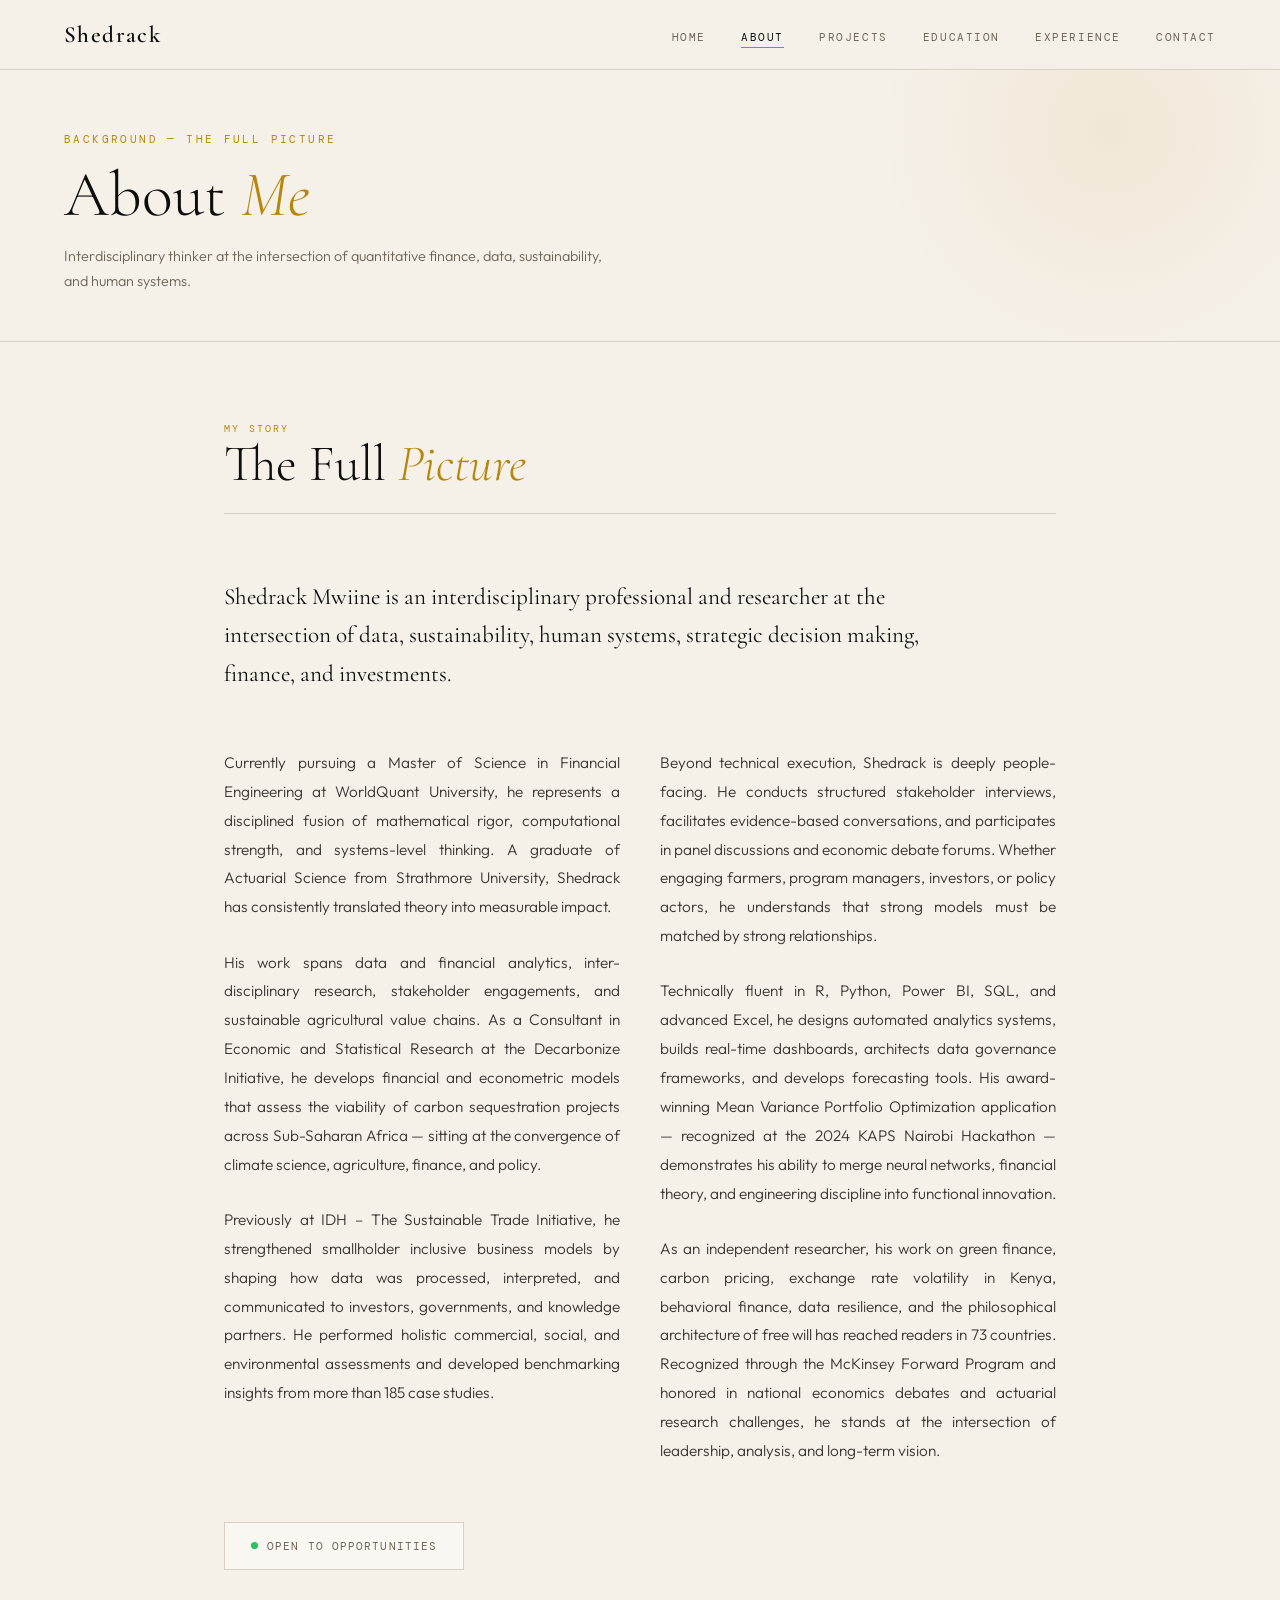
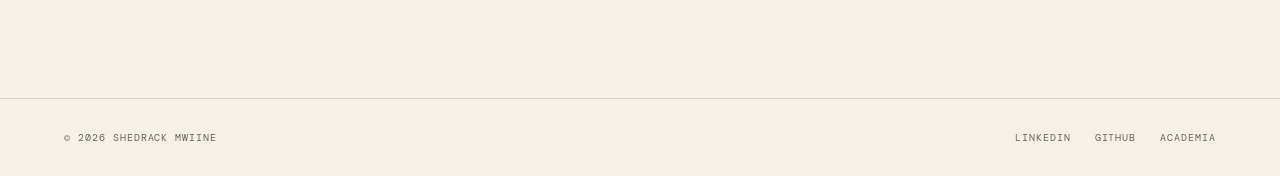
==== about.html @ 3e361f3b "Add portfolio files to root" ====
<!DOCTYPE html>
<html lang="en">
<head>
    <meta charset="UTF-8">
    <meta name="viewport" content="width=device-width, initial-scale=1.0">
    <title>About | Shedrack Mwiine</title>
    <link rel="preconnect" href="https://fonts.googleapis.com">
    <link rel="preconnect" href="https://fonts.gstatic.com" crossorigin>
    <link href="https://fonts.googleapis.com/css2?family=Cormorant+Garamond:ital,wght@0,300;0,400;0,600;1,300;1,400&family=DM+Mono:wght@300;400;500&family=Outfit:wght@300;400;500;600&display=swap" rel="stylesheet">
    <link rel="stylesheet" href="style.css">
    <style>

        /* ── ABOUT PAGE STYLES ── */
        .about-section {
            padding: 5rem var(--page-pad) 8rem;
            max-width: 960px;
            margin: 0 auto;
        }

        .about-header {
            display: flex;
            align-items: baseline;
            justify-content: space-between;
            gap: 2rem;
            padding-bottom: 1.2rem;
            border-bottom: 1px solid var(--border);
            margin-bottom: 4rem;
        }

        .about-label {
            font-family: var(--font-mono);
            font-size: 0.62rem;
            letter-spacing: 0.22em;
            text-transform: uppercase;
            color: var(--accent);
        }

        .about-title {
            font-family: var(--font-serif);
            font-size: clamp(2.2rem, 4vw, 3.2rem);
            font-weight: 300;
            line-height: 1.15;
            color: var(--ink);
        }

        .about-title em {
            font-style: italic;
            color: var(--accent);
        }

        .about-intro {
            font-family: var(--font-serif);
            font-size: 1.45rem;
            font-weight: 400;
            line-height: 1.65;
            color: var(--ink);
            max-width: 720px;
            margin-bottom: 3.5rem;
        }

        /* Justified & Neater Paragraphs */
        .about-body {
            font-size: 0.96rem;
            line-height: 1.88;
            color: #3a3530;
            text-align: justify;
            text-justify: inter-word;
            hyphens: auto;
        }

        .about-body p {
            margin-bottom: 1.65rem;
        }

        .about-body p:last-child {
            margin-bottom: 0;
        }

        .status-bar {
            display: inline-flex;
            align-items: center;
            gap: 0.6rem;
            font-family: var(--font-mono);
            font-size: 0.68rem;
            letter-spacing: 0.1em;
            text-transform: uppercase;
            color: var(--muted);
            padding: 1rem 1.6rem;
            border: 1px solid var(--border);
            background: var(--card-bg);
            margin-top: 3.5rem;
            width: fit-content;
        }

        .status-dot {
            width: 7px; height: 7px;
            border-radius: 50%;
            background: #22c55e;
            animation: pulse 2s infinite;
        }

        @keyframes pulse {
            0%, 100% { opacity: 1; transform: scale(1); }
            50% { opacity: 0.6; transform: scale(0.85); }
        }

        /* Responsive */
        @media (max-width: 860px) {
            .about-body {
                text-align: left;           /* Justification looks better left-aligned on mobile */
                column-count: 1;
            }
            .about-section {
                padding: 3.5rem var(--page-pad) 6rem;
            }
        }
    </style>
</head>
<body>

<!-- ── NAV ── -->
<header class="nav">
    <a href="index.html" class="nav-brand">Shedrack</a>
    <nav>
        <ul class="nav-links">
            <li><a href="index.html">Home</a></li>
            <li><a href="about.html" class="active">About</a></li>
            <li><a href="projects.html">Projects</a></li>
            <li><a href="education.html">Education</a></li>
            <li><a href="experience.html">Experience</a></li>
            <li><a href="contact.html">Contact</a></li>
        </ul>
    </nav>
    <button class="nav-hamburger" aria-label="Toggle menu" aria-expanded="false">
        <span></span><span></span><span></span>
    </button>
</header>

<div class="nav-drawer">
    <ul>
        <li><a href="index.html">Home</a></li>
        <li><a href="about.html">About</a></li>
        <li><a href="projects.html">Projects</a></li>
        <li><a href="education.html">Education</a></li>
        <li><a href="experience.html">Experience</a></li>
        <li><a href="contact.html">Contact</a></li>
    </ul>
</div>

<!-- ── PAGE HERO ── -->
<section class="page-hero reveal">
    <p class="page-hero-eyebrow">Background — The Full Picture</p>
    <h1 class="page-hero-title">About <em>Me</em></h1>
    <p class="page-hero-sub">Interdisciplinary thinker at the intersection of quantitative finance, data, sustainability, and human systems.</p>
</section>

<!-- ── ABOUT CONTENT ── -->
<section class="about-section">
    <div class="about-header">
        <div>
            <p class="about-label">MY STORY</p>
            <h2 class="about-title">The Full <em>Picture</em></h2>
        </div>
    </div>

    <p class="about-intro">
        Shedrack Mwiine is an interdisciplinary professional and researcher at the intersection of data, sustainability, human systems, strategic decision making, finance, and investments.
    </p>

    <div class="about-body">
        <p>Currently pursuing a Master of Science in Financial Engineering at WorldQuant University, he represents a disciplined fusion of mathematical rigor, computational strength, and systems-level thinking. A graduate of Actuarial Science from Strathmore University, Shedrack has consistently translated theory into measurable impact.</p>

        <p>His work spans data and financial analytics, inter-disciplinary research, stakeholder engagements, and sustainable agricultural value chains. As a Consultant in Economic and Statistical Research at the Decarbonize Initiative, he develops financial and econometric models that assess the viability of carbon sequestration projects across Sub-Saharan Africa — sitting at the convergence of climate science, agriculture, finance, and policy.</p>

        <p>Previously at IDH – The Sustainable Trade Initiative, he strengthened smallholder inclusive business models by shaping how data was processed, interpreted, and communicated to investors, governments, and knowledge partners. He performed holistic commercial, social, and environmental assessments and developed benchmarking insights from more than 185 case studies.</p>

        <p>Beyond technical execution, Shedrack is deeply people-facing. He conducts structured stakeholder interviews, facilitates evidence-based conversations, and participates in panel discussions and economic debate forums. Whether engaging farmers, program managers, investors, or policy actors, he understands that strong models must be matched by strong relationships.</p>

        <p>Technically fluent in R, Python, Power BI, SQL, and advanced Excel, he designs automated analytics systems, builds real-time dashboards, architects data governance frameworks, and develops forecasting tools. His award-winning Mean Variance Portfolio Optimization application — recognized at the 2024 KAPS Nairobi Hackathon — demonstrates his ability to merge neural networks, financial theory, and engineering discipline into functional innovation.</p>

        <p>As an independent researcher, his work on green finance, carbon pricing, exchange rate volatility in Kenya, behavioral finance, data resilience, and the philosophical architecture of free will has reached readers in 73 countries. Recognized through the McKinsey Forward Program and honored in national economics debates and actuarial research challenges, he stands at the intersection of leadership, analysis, and long-term vision.</p>
    </div>

    <div class="status-bar">
        <span class="status-dot"></span>
        Open to opportunities
    </div>
</section>

<!-- ── FOOTER ── -->
<footer>
    <span class="footer-left">© 2026 Shedrack Mwiine</span>
    <div class="footer-right">
        <a href="https://www.linkedin.com/in/shedrack-mwiine-6a0851293" target="_blank">LinkedIn</a>
        <a href="https://github.com/MwiineShedrack" target="_blank">GitHub</a>
        <a href="https://independent.academia.edu/ShedrackMwiine" target="_blank">Academia</a>
    </div>
</footer>

<script src="script.js"></script>
</body>
</html>
---- style.css ----
/* ============================================================
   SHEDRACK MWIINE — PORTFOLIO STYLESHEET
   Covers: index, projects, gallery, experience, education, contact
   ============================================================ */

/* ── GOOGLE FONTS ── */
@import url('https://fonts.googleapis.com/css2?family=Cormorant+Garamond:ital,wght@0,300;0,400;0,600;1,300;1,400&family=DM+Mono:wght@300;400;500&family=Outfit:wght@300;400;500;600&display=swap');

/* ── RESET ── */
*, *::before, *::after {
    box-sizing: border-box;
    margin: 0;
    padding: 0;
}

/* ── DESIGN TOKENS ── */
:root {
    --ink:          #0d0d0d;
    --paper:        #f5f0e8;
    --accent:       #b8860b;
    --accent-light: #d4a843;
    --accent-dim:   rgba(184, 134, 11, 0.08);
    --muted:        #6b6355;
    --muted-light:  #9a9082;
    --border:       #d8d0c0;
    --border-light: #e8e2d8;
    --card-bg:      #faf7f2;
    --card-hover:   #f2ede3;

    --font-serif:  'Cormorant Garamond', Georgia, serif;
    --font-mono:   'DM Mono', 'Courier New', monospace;
    --font-sans:   'Outfit', system-ui, sans-serif;

    --nav-h:       70px;
    --page-pad:    4rem;
    --page-pad-sm: 1.5rem;

    --radius-sm: 2px;
    --radius:    4px;

    --shadow-sm: 0 2px 12px rgba(13,13,13,0.06);
    --shadow:    0 6px 30px rgba(13,13,13,0.10);
    --shadow-lg: 0 16px 60px rgba(13,13,13,0.14);

    --transition: 0.25s ease;
    --transition-slow: 0.5s ease;
}

/* ── BASE ── */
html {
    scroll-behavior: smooth;
    font-size: 16px;
}

body {
    font-family: var(--font-sans);
    background: var(--paper);
    color: var(--ink);
    overflow-x: hidden;
    -webkit-font-smoothing: antialiased;
}

img { display: block; max-width: 100%; }
a  { color: inherit; text-decoration: none; }
ul { list-style: none; }

/* ── PAGE TRANSITION OVERLAY ── */
.page-transition {
    position: fixed;
    inset: 0;
    background: var(--ink);
    z-index: 9999;
    pointer-events: none;
    
    /* Start fully transparent and slightly scaled */
    opacity: 0;
    transform: scale(0.98);
    visibility: hidden;
    
    /* Smooth, luxurious easing */
    transition: 
        opacity 0.65s cubic-bezier(0.45, 0.05, 0.25, 1),
        transform 0.65s cubic-bezier(0.45, 0.05, 0.25, 1);
}

.page-transition.entering {
    opacity: 1;
    transform: scale(1);
    visibility: visible;
}

.page-transition.leaving {
    opacity: 0;
    transform: scale(1.02);
    visibility: visible;
}
.page-transition.entering { transform: translateY(0); }
.page-transition.leaving  { transform: translateY(-100%); }

/* ============================================================
   NAVIGATION
   ============================================================ */
.nav {
    position: fixed;
    top: 0; left: 0; right: 0;
    z-index: 100;
    height: var(--nav-h);
    display: flex;
    align-items: center;
    justify-content: space-between;
    padding: 0 var(--page-pad);
    background: rgba(245, 240, 232, 0.93);
    backdrop-filter: blur(14px);
    -webkit-backdrop-filter: blur(14px);
    border-bottom: 1px solid var(--border);
    transition: box-shadow var(--transition);
}

.nav.scrolled {
    box-shadow: var(--shadow-sm);
}

.nav-brand {
    font-family: var(--font-serif);
    font-size: 1.45rem;
    font-weight: 600;
    letter-spacing: 0.06em;
    color: var(--ink);
}

.nav-links {
    display: flex;
    align-items: center;
    gap: 2.2rem;
}

.nav-links a {
    font-family: var(--font-mono);
    font-size: 0.7rem;
    font-weight: 400;
    letter-spacing: 0.14em;
    text-transform: uppercase;
    color: var(--muted);
    position: relative;
    transition: color var(--transition);
}

.nav-links a::after {
    content: '';
    position: absolute;
    bottom: -4px; left: 0;
    width: 0; height: 1px;
    background: var(--accent);
    transition: width 0.35s ease;
}

.nav-links a:hover,
.nav-links a.active {
    color: var(--ink);
}

.nav-links a:hover::after,
.nav-links a.active::after {
    width: 100%;
}

/* Hamburger (mobile) */
.nav-hamburger {
    display: none;
    flex-direction: column;
    justify-content: center;
    gap: 5px;
    width: 28px;
    height: 28px;
    cursor: pointer;
    background: none;
    border: none;
    padding: 0;
    z-index: 101;
}

.nav-hamburger span {
    display: block;
    width: 100%;
    height: 1px;
    background: var(--ink);
    transition: transform 0.35s ease, opacity 0.25s ease;
    transform-origin: center;
}

.nav-hamburger.open span:nth-child(1) { transform: translateY(6px) rotate(45deg); }
.nav-hamburger.open span:nth-child(2) { opacity: 0; transform: scaleX(0); }
.nav-hamburger.open span:nth-child(3) { transform: translateY(-6px) rotate(-45deg); }

/* Mobile Nav Drawer */
.nav-drawer {
    display: none;
    position: fixed;
    top: var(--nav-h); left: 0; right: 0;
    background: var(--paper);
    border-bottom: 1px solid var(--border);
    padding: 2rem var(--page-pad-sm);
    z-index: 99;
    transform: translateY(-8px);
    opacity: 0;
    pointer-events: none;
    transition: transform 0.35s ease, opacity 0.3s ease;
}

.nav-drawer.open {
    transform: translateY(0);
    opacity: 1;
    pointer-events: all;
}

.nav-drawer ul {
    display: flex;
    flex-direction: column;
    gap: 1.4rem;
}

.nav-drawer a {
    font-family: var(--font-mono);
    font-size: 0.8rem;
    letter-spacing: 0.14em;
    text-transform: uppercase;
    color: var(--muted);
    transition: color var(--transition);
}

.nav-drawer a:hover,
.nav-drawer a.active { color: var(--ink); }

/* ============================================================
   PAGE HERO BANNER (shared across inner pages)
   ============================================================ */
.page-hero {
    min-height: 38vh;
    display: flex;
    flex-direction: column;
    justify-content: flex-end;
    padding: calc(var(--nav-h) + 3rem) var(--page-pad) 3rem;
    border-bottom: 1px solid var(--border);
    position: relative;
    overflow: hidden;
}

.page-hero::before {
    content: '';
    position: absolute;
    top: -120px; right: -80px;
    width: 500px; height: 500px;
    background: radial-gradient(circle, var(--accent-dim) 0%, transparent 65%);
    pointer-events: none;
}

.page-hero-eyebrow {
    font-family: var(--font-mono);
    font-size: 0.68rem;
    letter-spacing: 0.22em;
    text-transform: uppercase;
    color: var(--accent);
    margin-bottom: 0.9rem;
}

.page-hero-title {
    font-family: var(--font-serif);
    font-size: clamp(2.8rem, 5vw, 4.5rem);
    font-weight: 300;
    line-height: 1.05;
    color: var(--ink);
}

.page-hero-title em {
    font-style: italic;
    color: var(--accent);
}

.page-hero-sub {
    font-size: 0.9rem;
    font-weight: 300;
    color: var(--muted);
    margin-top: 1rem;
    max-width: 560px;
    line-height: 1.7;
}

/* ============================================================
   SHARED SECTION UTILITIES
   ============================================================ */
.section-wrapper {
    padding: 5rem var(--page-pad);
}

.section-label {
    font-family: var(--font-mono);
    font-size: 0.65rem;
    letter-spacing: 0.22em;
    text-transform: uppercase;
    color: var(--accent);
    margin-bottom: 0.9rem;
}

.section-title {
    font-family: var(--font-serif);
    font-size: clamp(2rem, 3.5vw, 3rem);
    font-weight: 300;
    line-height: 1.15;
    color: var(--ink);
}

.section-title em { font-style: italic; }

.divider {
    width: 40px;
    height: 1px;
    background: var(--accent);
    margin: 1.4rem 0;
}

.divider-full {
    width: 100%;
    height: 1px;
    background: var(--border);
    margin: 3rem 0;
}

/* ============================================================
   BUTTONS
   ============================================================ */
.btn-primary {
    display: inline-block;
    font-family: var(--font-mono);
    font-size: 0.7rem;
    letter-spacing: 0.14em;
    text-transform: uppercase;
    padding: 0.85rem 2rem;
    background: var(--ink);
    color: var(--paper);
    border: 1px solid var(--ink);
    transition: background var(--transition), border-color var(--transition), color var(--transition);
    cursor: pointer;
}

.btn-primary:hover {
    background: var(--accent);
    border-color: var(--accent);
    color: var(--paper);
}

.btn-outline {
    display: inline-block;
    font-family: var(--font-mono);
    font-size: 0.7rem;
    letter-spacing: 0.14em;
    text-transform: uppercase;
    padding: 0.85rem 2rem;
    background: transparent;
    color: var(--ink);
    border: 1px solid var(--border);
    transition: border-color var(--transition), color var(--transition), background var(--transition);
    cursor: pointer;
}

.btn-outline:hover {
    border-color: var(--ink);
    background: var(--card-bg);
}

.btn-accent {
    display: inline-block;
    font-family: var(--font-mono);
    font-size: 0.7rem;
    letter-spacing: 0.14em;
    text-transform: uppercase;
    padding: 0.85rem 2rem;
    background: var(--accent);
    color: var(--paper);
    border: 1px solid var(--accent);
    transition: background var(--transition), opacity var(--transition);
    cursor: pointer;
}

.btn-accent:hover { opacity: 0.85; }

/* ============================================================
   CHIPS & TAGS
   ============================================================ */
.chip {
    display: inline-block;
    font-family: var(--font-mono);
    font-size: 0.62rem;
    letter-spacing: 0.1em;
    text-transform: uppercase;
    padding: 0.45rem 1rem;
    background: transparent;
    border: 1px solid var(--border);
    color: var(--muted);
    transition: border-color var(--transition), color var(--transition), background var(--transition);
    cursor: default;
}

.chip:hover {
    border-color: var(--accent);
    color: var(--accent);
    background: var(--accent-dim);
}

.chip-solid {
    display: inline-block;
    font-family: var(--font-mono);
    font-size: 0.6rem;
    letter-spacing: 0.1em;
    text-transform: uppercase;
    padding: 0.35rem 0.8rem;
    background: var(--card-bg);
    border: 1px solid var(--border);
    color: var(--muted);
    border-radius: var(--radius-sm);
}

.bio-tags {
    display: flex;
    flex-wrap: wrap;
    gap: 0.5rem;
    margin-bottom: 2.5rem;
}

.bio-tag {
    font-family: var(--font-mono);
    font-size: 0.62rem;
    letter-spacing: 0.1em;
    text-transform: uppercase;
    padding: 0.35rem 0.85rem;
    border: 1px solid var(--border);
    color: var(--muted);
    border-radius: var(--radius-sm);
    background: var(--card-bg);
}

/* ============================================================
   STATUS / STATUS BAR
   ============================================================ */
.status-bar {
    display: inline-flex;
    align-items: center;
    gap: 0.6rem;
    font-family: var(--font-mono);
    font-size: 0.62rem;
    letter-spacing: 0.12em;
    text-transform: uppercase;
    color: var(--muted);
    padding: 0.85rem 1.4rem;
    border: 1px solid var(--border);
    background: var(--card-bg);
}

.status-dot {
    width: 7px;
    height: 7px;
    border-radius: 50%;
    background: #22c55e;
    flex-shrink: 0;
    animation: pulse 2.4s ease-in-out infinite;
}

@keyframes pulse {
    0%, 100% { opacity: 1;   transform: scale(1); }
    50%       { opacity: 0.5; transform: scale(0.8); }
}

/* ============================================================
   SOCIAL LINKS
   ============================================================ */
.social-links {
    display: flex;
    gap: 1.2rem;
    flex-wrap: wrap;
}

.social-link {
    display: flex;
    align-items: center;
    gap: 0.45rem;
    font-family: var(--font-mono);
    font-size: 0.63rem;
    letter-spacing: 0.1em;
    text-transform: uppercase;
    color: var(--muted);
    transition: color var(--transition);
}

.social-link svg {
    width: 14px;
    height: 14px;
    fill: currentColor;
    flex-shrink: 0;
}

.social-link:hover { color: var(--accent); }

/* ============================================================
   INDEX — HERO
   ============================================================ */
.hero {
    min-height: 100vh;
    display: grid;
    grid-template-columns: 1fr 1fr;
    align-items: center;
    padding: calc(var(--nav-h) + 2rem) var(--page-pad) 4rem;
    gap: 5rem;
    position: relative;
    overflow: hidden;
}

.hero::before {
    content: '';
    position: absolute;
    top: -100px; right: -100px;
    width: 600px; height: 600px;
    background: radial-gradient(circle, var(--accent-dim) 0%, transparent 70%);
    pointer-events: none;
}

.hero-eyebrow {
    font-family: var(--font-mono);
    font-size: 0.68rem;
    letter-spacing: 0.22em;
    text-transform: uppercase;
    color: var(--accent);
    margin-bottom: 1.5rem;
}

.hero-name {
    font-family: var(--font-serif);
    font-size: clamp(3.2rem, 6vw, 5.5rem);
    font-weight: 300;
    line-height: 1.0;
    color: var(--ink);
    margin-bottom: 0.4rem;
}

.hero-name em {
    font-style: italic;
    color: var(--accent);
}

.hero-title {
    font-family: var(--font-serif);
    font-size: 1.3rem;
    font-weight: 400;
    font-style: italic;
    color: var(--muted);
    margin-bottom: 2rem;
}

.hero-tagline {
    font-size: 0.92rem;
    font-weight: 300;
    color: var(--muted);
    line-height: 1.75;
    max-width: 420px;
    margin-bottom: 2.8rem;
}

.hero-cta {
    display: flex;
    gap: 1rem;
    flex-wrap: wrap;
}

/* ── Profile Visual ── */
.hero-visual {
    display: flex;
    flex-direction: column;
    align-items: center;
    gap: 1.8rem;
}

.profile-frame {
    position: relative;
    width: 320px;
    height: 380px;
}

.profile-frame::before {
    content: '';
    position: absolute;
    top: 16px; left: 16px;
    width: 100%; height: 100%;
    border: 1px solid var(--accent);
    z-index: 0;
}

.profile-img {
    position: relative;
    z-index: 1;
    width: 100%;
    height: 100%;
    object-fit: cover;
    object-position: top;
    filter: grayscale(15%) contrast(1.05);
}

.profile-label {
    position: absolute;
    bottom: -1px; right: -1px;
    background: var(--ink);
    color: var(--paper);
    font-family: var(--font-mono);
    font-size: 0.58rem;
    letter-spacing: 0.15em;
    text-transform: uppercase;
    padding: 0.4rem 0.9rem;
    z-index: 2;
}

/* ── Stats Row ── */
.stats-row {
    display: grid;
    grid-template-columns: repeat(3, 1fr);
    gap: 1px;
    width: 100%;
    max-width: 360px;
    background: var(--border);
    border: 1px solid var(--border);
}

.stat-item {
    background: var(--card-bg);
    padding: 1.1rem;
    text-align: center;
}

.stat-number {
    font-family: var(--font-serif);
    font-size: 2rem;
    font-weight: 600;
    color: var(--ink);
    line-height: 1;
}

.stat-sup {
    font-size: 1.1rem;
    color: var(--accent);
}

.stat-label {
    font-family: var(--font-mono);
    font-size: 0.56rem;
    letter-spacing: 0.1em;
    text-transform: uppercase;
    color: var(--muted);
    margin-top: 0.3rem;
}

/* ============================================================
   INDEX — ABOUT
   ============================================================ */
.about {
    padding: 6rem var(--page-pad);
    border-top: 1px solid var(--border);
    display: grid;
    grid-template-columns: 280px 1fr;
    gap: 5rem;
}

.about-sidebar {
    position: sticky;
    top: calc(var(--nav-h) + 2rem);
    align-self: start;
}

.expertise-grid {
    display: flex;
    flex-wrap: wrap;
    gap: 0.55rem;
    margin-top: 2rem;
}

.about-intro {
    font-family: var(--font-serif);
    font-size: 1.3rem;
    font-weight: 400;
    line-height: 1.7;
    color: var(--ink);
    margin-bottom: 2rem;
}

.about-body {
    font-size: 0.88rem;
    font-weight: 300;
    line-height: 1.9;
    color: #3a3530;
    column-count: 2;
    column-gap: 2.5rem;
}

.about-body p {
    margin-bottom: 1.2rem;
    break-inside: avoid;
}

/* ============================================================
   PROJECTS PAGE
   ============================================================ */
.projects-filter {
    display: flex;
    gap: 0.6rem;
    flex-wrap: wrap;
    padding: 2.5rem var(--page-pad) 0;
}

.filter-btn {
    font-family: var(--font-mono);
    font-size: 0.65rem;
    letter-spacing: 0.12em;
    text-transform: uppercase;
    padding: 0.5rem 1.2rem;
    background: transparent;
    border: 1px solid var(--border);
    color: var(--muted);
    cursor: pointer;
    transition: all var(--transition);
}

.filter-btn:hover,
.filter-btn.active {
    background: var(--ink);
    border-color: var(--ink);
    color: var(--paper);
}

.projects-grid {
    display: grid;
    grid-template-columns: repeat(auto-fill, minmax(340px, 1fr));
    gap: 1px;
    background: var(--border);
    border: 1px solid var(--border);
    margin: 2.5rem var(--page-pad) 5rem;
}

.project-card {
    background: var(--card-bg);
    padding: 2.2rem;
    display: flex;
    flex-direction: column;
    gap: 1rem;
    transition: background var(--transition);
    position: relative;
    overflow: hidden;
}

.project-card::before {
    content: '';
    position: absolute;
    top: 0; left: 0;
    width: 3px; height: 0;
    background: var(--accent);
    transition: height 0.4s ease;
}

.project-card:hover { background: var(--card-hover); }
.project-card:hover::before { height: 100%; }

.project-number {
    font-family: var(--font-mono);
    font-size: 0.6rem;
    letter-spacing: 0.12em;
    color: var(--accent);
}

.project-title {
    font-family: var(--font-serif);
    font-size: 1.5rem;
    font-weight: 400;
    line-height: 1.2;
    color: var(--ink);
}

.project-desc {
    font-size: 0.85rem;
    font-weight: 300;
    line-height: 1.75;
    color: var(--muted);
    flex: 1;
}

.project-tags {
    display: flex;
    flex-wrap: wrap;
    gap: 0.4rem;
}

.project-links {
    display: flex;
    gap: 0.8rem;
    margin-top: 0.5rem;
}

.project-link {
    font-family: var(--font-mono);
    font-size: 0.62rem;
    letter-spacing: 0.1em;
    text-transform: uppercase;
    color: var(--muted);
    display: flex;
    align-items: center;
    gap: 0.35rem;
    transition: color var(--transition);
}

.project-link:hover { color: var(--accent); }

.project-link svg {
    width: 12px; height: 12px;
    fill: currentColor;
}

.project-award {
    display: inline-flex;
    align-items: center;
    gap: 0.4rem;
    font-family: var(--font-mono);
    font-size: 0.58rem;
    letter-spacing: 0.1em;
    text-transform: uppercase;
    color: var(--accent);
    background: var(--accent-dim);
    border: 1px solid rgba(184,134,11,0.2);
    padding: 0.3rem 0.7rem;
}

/* ============================================================
   GALLERY PAGE
   ============================================================ */
.gallery-intro {
    padding: 3rem var(--page-pad) 2rem;
    max-width: 640px;
    font-size: 0.88rem;
    font-weight: 300;
    line-height: 1.8;
    color: var(--muted);
}

.gallery-grid {
    display: grid;
    grid-template-columns: repeat(12, 1fr);
    gap: 1px;
    background: var(--border);
    border: 1px solid var(--border);
    margin: 0 var(--page-pad) 5rem;
}

.gallery-item {
    position: relative;
    overflow: hidden;
    cursor: pointer;
}

.gallery-item:nth-child(1)  { grid-column: span 7; grid-row: span 2; }
.gallery-item:nth-child(2)  { grid-column: span 5; }
.gallery-item:nth-child(3)  { grid-column: span 5; }
.gallery-item:nth-child(4)  { grid-column: span 4; }
.gallery-item:nth-child(5)  { grid-column: span 4; }
.gallery-item:nth-child(6)  { grid-column: span 4; }
.gallery-item:nth-child(7)  { grid-column: span 6; }
.gallery-item:nth-child(8)  { grid-column: span 6; }
.gallery-item:nth-child(n+9){ grid-column: span 4; }

.gallery-item img {
    width: 100%;
    height: 100%;
    min-height: 260px;
    object-fit: cover;
    transition: transform 0.6s ease, filter 0.4s ease;
    filter: grayscale(10%);
}

.gallery-item:hover img {
    transform: scale(1.04);
    filter: grayscale(0%);
}

.gallery-overlay {
    position: absolute;
    inset: 0;
    background: rgba(13,13,13,0);
    display: flex;
    flex-direction: column;
    justify-content: flex-end;
    padding: 1.5rem;
    transition: background 0.35s ease;
}

.gallery-item:hover .gallery-overlay {
    background: rgba(13,13,13,0.45);
}

.gallery-caption {
    font-family: var(--font-mono);
    font-size: 0.62rem;
    letter-spacing: 0.12em;
    text-transform: uppercase;
    color: var(--paper);
    transform: translateY(12px);
    opacity: 0;
    transition: transform 0.35s ease, opacity 0.3s ease;
}

.gallery-item:hover .gallery-caption {
    transform: translateY(0);
    opacity: 1;
}

/* Lightbox */
.lightbox {
    position: fixed;
    inset: 0;
    background: rgba(13,13,13,0.95);
    z-index: 999;
    display: flex;
    align-items: center;
    justify-content: center;
    opacity: 0;
    pointer-events: none;
    transition: opacity 0.3s ease;
}

.lightbox.open {
    opacity: 1;
    pointer-events: all;
}

.lightbox img {
    max-width: 88vw;
    max-height: 88vh;
    object-fit: contain;
    box-shadow: var(--shadow-lg);
}

.lightbox-close {
    position: absolute;
    top: 2rem; right: 2rem;
    font-family: var(--font-mono);
    font-size: 0.65rem;
    letter-spacing: 0.15em;
    text-transform: uppercase;
    color: rgba(245,240,232,0.6);
    cursor: pointer;
    background: none;
    border: none;
    transition: color var(--transition);
}

.lightbox-close:hover { color: var(--paper); }

/* ============================================================
   EXPERIENCE PAGE
   ============================================================ */
.experience-layout {
    display: grid;
    grid-template-columns: 260px 1fr;
    gap: 5rem;
    padding: 4rem var(--page-pad) 6rem;
}

.experience-nav {
    position: sticky;
    top: calc(var(--nav-h) + 2rem);
    align-self: start;
}

.exp-nav-item {
    font-family: var(--font-mono);
    font-size: 0.65rem;
    letter-spacing: 0.1em;
    text-transform: uppercase;
    color: var(--muted);
    padding: 0.7rem 0;
    border-bottom: 1px solid var(--border-light);
    cursor: pointer;
    transition: color var(--transition);
    display: flex;
    align-items: center;
    gap: 0.6rem;
}

.exp-nav-item::before {
    content: '';
    width: 0;
    height: 1px;
    background: var(--accent);
    transition: width 0.3s ease;
}

.exp-nav-item:hover,
.exp-nav-item.active { color: var(--ink); }
.exp-nav-item.active::before,
.exp-nav-item:hover::before { width: 18px; }

.experience-timeline { }

.exp-entry {
    padding: 3rem 0;
    border-bottom: 1px solid var(--border-light);
    display: grid;
    grid-template-columns: 160px 1fr;
    gap: 3rem;
    opacity: 0;
    transform: translateY(20px);
    transition: opacity 0.6s ease, transform 0.6s ease;
}

.exp-entry.visible {
    opacity: 1;
    transform: translateY(0);
}

.exp-entry:last-child { border-bottom: none; }

.exp-meta { }

.exp-period {
    font-family: var(--font-mono);
    font-size: 0.62rem;
    letter-spacing: 0.1em;
    color: var(--accent);
    margin-bottom: 0.5rem;
}

.exp-org {
    font-family: var(--font-mono);
    font-size: 0.65rem;
    letter-spacing: 0.08em;
    color: var(--muted);
    line-height: 1.5;
}

.exp-body { }

.exp-role {
    font-family: var(--font-serif);
    font-size: 1.6rem;
    font-weight: 400;
    line-height: 1.15;
    color: var(--ink);
    margin-bottom: 1rem;
}

.exp-desc {
    font-size: 0.87rem;
    font-weight: 300;
    line-height: 1.85;
    color: #3a3530;
    margin-bottom: 1.4rem;
}

.exp-highlights {
    display: flex;
    flex-direction: column;
    gap: 0.5rem;
    margin-bottom: 1.4rem;
}

.exp-highlight {
    display: flex;
    gap: 0.8rem;
    font-size: 0.84rem;
    font-weight: 300;
    color: var(--muted);
    line-height: 1.6;
}

.exp-highlight::before {
    content: '—';
    color: var(--accent);
    flex-shrink: 0;
    font-family: var(--font-serif);
}

.exp-skills {
    display: flex;
    flex-wrap: wrap;
    gap: 0.45rem;
}

/* ============================================================
   EDUCATION PAGE
   ============================================================ */
.education-layout {
    padding: 4rem var(--page-pad) 6rem;
}

.edu-grid {
    display: grid;
    grid-template-columns: repeat(auto-fill, minmax(380px, 1fr));
    gap: 1px;
    background: var(--border);
    border: 1px solid var(--border);
    margin-bottom: 5rem;
}

.edu-card {
    background: var(--card-bg);
    padding: 2.5rem;
    transition: background var(--transition);
    position: relative;
}

.edu-card:hover { background: var(--card-hover); }

.edu-year {
    font-family: var(--font-mono);
    font-size: 0.62rem;
    letter-spacing: 0.14em;
    text-transform: uppercase;
    color: var(--accent);
    margin-bottom: 1rem;
}

.edu-degree {
    font-family: var(--font-serif);
    font-size: 1.5rem;
    font-weight: 400;
    line-height: 1.2;
    color: var(--ink);
    margin-bottom: 0.5rem;
}

.edu-institution {
    font-family: var(--font-mono);
    font-size: 0.68rem;
    letter-spacing: 0.1em;
    text-transform: uppercase;
    color: var(--muted);
    margin-bottom: 1.4rem;
}

.edu-description {
    font-size: 0.86rem;
    font-weight: 300;
    line-height: 1.8;
    color: #3a3530;
    margin-bottom: 1.4rem;
}

.edu-tags {
    display: flex;
    flex-wrap: wrap;
    gap: 0.4rem;
}

/* Certifications / Awards */
.certs-section {
    margin-top: 2rem;
}

.certs-grid {
    display: grid;
    grid-template-columns: repeat(auto-fill, minmax(280px, 1fr));
    gap: 1px;
    background: var(--border);
    border: 1px solid var(--border);
    margin-top: 2rem;
}

.cert-item {
    background: var(--card-bg);
    padding: 1.8rem 2rem;
    transition: background var(--transition);
    display: flex;
    flex-direction: column;
    gap: 0.5rem;
}

.cert-item:hover { background: var(--card-hover); }

.cert-title {
    font-family: var(--font-serif);
    font-size: 1.1rem;
    font-weight: 400;
    color: var(--ink);
}

.cert-issuer {
    font-family: var(--font-mono);
    font-size: 0.62rem;
    letter-spacing: 0.1em;
    text-transform: uppercase;
    color: var(--muted);
}

.cert-year {
    font-family: var(--font-mono);
    font-size: 0.6rem;
    letter-spacing: 0.1em;
    color: var(--accent);
}

/* ============================================================
   CONTACT PAGE
   ============================================================ */
.contact-layout {
    display: grid;
    grid-template-columns: 1fr 1fr;
    min-height: calc(100vh - var(--nav-h) - 38vh);
    border-top: 1px solid var(--border);
}

.contact-info {
    padding: 4rem var(--page-pad);
    border-right: 1px solid var(--border);
}

.contact-tagline {
    font-family: var(--font-serif);
    font-size: 1.3rem;
    font-style: italic;
    font-weight: 300;
    line-height: 1.7;
    color: var(--muted);
    margin-bottom: 3rem;
    max-width: 380px;
}

.contact-item {
    display: flex;
    flex-direction: column;
    gap: 0.25rem;
    padding: 1.4rem 0;
    border-bottom: 1px solid var(--border-light);
}

.contact-item:last-of-type { border-bottom: none; }

.contact-item-label {
    font-family: var(--font-mono);
    font-size: 0.6rem;
    letter-spacing: 0.16em;
    text-transform: uppercase;
    color: var(--accent);
}

.contact-item-value {
    font-size: 0.9rem;
    font-weight: 400;
    color: var(--ink);
    transition: color var(--transition);
}

.contact-item-value a {
    color: var(--ink);
    transition: color var(--transition);
}

.contact-item-value a:hover { color: var(--accent); }

.contact-form-section {
    padding: 4rem var(--page-pad);
}

.contact-form {
    display: flex;
    flex-direction: column;
    gap: 1.4rem;
    max-width: 480px;
}

.form-group {
    display: flex;
    flex-direction: column;
    gap: 0.5rem;
}

.form-label {
    font-family: var(--font-mono);
    font-size: 0.62rem;
    letter-spacing: 0.14em;
    text-transform: uppercase;
    color: var(--muted);
}

.form-input,
.form-textarea {
    font-family: var(--font-sans);
    font-size: 0.9rem;
    font-weight: 300;
    color: var(--ink);
    background: var(--card-bg);
    border: 1px solid var(--border);
    padding: 0.9rem 1.1rem;
    outline: none;
    resize: none;
    transition: border-color var(--transition), box-shadow var(--transition);
    -webkit-appearance: none;
    border-radius: 0;
}

.form-input::placeholder,
.form-textarea::placeholder {
    color: var(--muted-light);
    font-weight: 300;
}

.form-input:focus,
.form-textarea:focus {
    border-color: var(--accent);
    box-shadow: 0 0 0 3px var(--accent-dim);
}

.form-textarea { min-height: 160px; }

.form-status {
    font-family: var(--font-mono);
    font-size: 0.65rem;
    letter-spacing: 0.1em;
    text-transform: uppercase;
    padding: 0.7rem 1rem;
    display: none;
}

.form-status.success {
    display: block;
    color: #22c55e;
    background: rgba(34,197,94,0.08);
    border: 1px solid rgba(34,197,94,0.2);
}

.form-status.error {
    display: block;
    color: #ef4444;
    background: rgba(239,68,68,0.08);
    border: 1px solid rgba(239,68,68,0.2);
}

/* ============================================================
   FOOTER
   ============================================================ */
footer {
    border-top: 1px solid var(--border);
    padding: 2rem var(--page-pad);
    display: flex;
    align-items: center;
    justify-content: space-between;
    gap: 1rem;
}

.footer-left,
.footer-right {
    font-family: var(--font-mono);
    font-size: 0.6rem;
    letter-spacing: 0.1em;
    text-transform: uppercase;
    color: var(--muted);
}

.footer-right {
    display: flex;
    gap: 1.5rem;
}

.footer-right a {
    color: var(--muted);
    transition: color var(--transition);
}

.footer-right a:hover { color: var(--accent); }

/* ============================================================
   SCROLL ANIMATIONS
   ============================================================ */
@keyframes fadeUp {
    from { opacity: 0; transform: translateY(28px); }
    to   { opacity: 1; transform: translateY(0);    }
}

@keyframes fadeIn {
    from { opacity: 0; }
    to   { opacity: 1; }
}

@keyframes slideInLeft {
    from { opacity: 0; transform: translateX(-24px); }
    to   { opacity: 1; transform: translateX(0);     }
}

.fade-in {
    animation: fadeUp 0.9s ease both;
}

.reveal {
    opacity: 0;
    transform: translateY(24px);
    transition: opacity 0.7s ease, transform 0.7s ease;
}

.reveal.visible {
    opacity: 1;
    transform: translateY(0);
}

.reveal-delay-1 { transition-delay: 0.1s; }
.reveal-delay-2 { transition-delay: 0.2s; }
.reveal-delay-3 { transition-delay: 0.3s; }
.reveal-delay-4 { transition-delay: 0.4s; }
.reveal-delay-5 { transition-delay: 0.5s; }

/* ============================================================
   RESPONSIVE
   ============================================================ */
@media (max-width: 1100px) {
    :root { --page-pad: 2.5rem; }

    .hero { gap: 3rem; }
    .about { gap: 3rem; }
    .experience-layout { gap: 3rem; }
}

@media (max-width: 900px) {
    :root { --page-pad: 1.5rem; }

    /* Nav */
    .nav-links       { display: none; }
    .nav-hamburger   { display: flex; }
    .nav-drawer      { display: block; }

    /* Hero */
    .hero {
        grid-template-columns: 1fr;
        padding-top: calc(var(--nav-h) + 2.5rem);
        gap: 3rem;
        text-align: center;
    }
    .hero-visual     { order: -1; align-items: center; }
    .profile-frame   { width: 240px; height: 290px; }
    .hero-tagline    { max-width: 100%; margin-inline: auto; }
    .bio-tags,
    .hero-cta        { justify-content: center; }

    /* About */
    .about { grid-template-columns: 1fr; gap: 2.5rem; }
    .about-sidebar   { position: static; }
    .about-body      { column-count: 1; }

    /* Contact */
    .contact-layout  { grid-template-columns: 1fr; }
    .contact-info    { border-right: none; border-bottom: 1px solid var(--border); }

    /* Experience */
    .experience-layout { grid-template-columns: 1fr; }
    .experience-nav  { position: static; display: flex; flex-wrap: wrap; gap: 0.5rem; }
    .exp-entry       { grid-template-columns: 1fr; gap: 1rem; }

    /* Footer */
    footer { flex-direction: column; text-align: center; }
    .footer-right    { justify-content: center; }

    /* Gallery */
    .gallery-grid {
        grid-template-columns: repeat(2, 1fr);
    }
    .gallery-item,
    .gallery-item:nth-child(n) { grid-column: span 1; grid-row: span 1; }
}

@media (max-width: 580px) {
    .projects-grid   { grid-template-columns: 1fr; }
    .edu-grid        { grid-template-columns: 1fr; }
    .certs-grid      { grid-template-columns: 1fr; }
    .gallery-grid    { grid-template-columns: 1fr; }
    .stats-row       { max-width: 100%; }
    .page-hero       { min-height: 28vh; }
}







/* ── PROJECTS NAVIGATION BUTTONS ── */
.projects-nav {
    display: flex;
    gap: 0.8rem;
    padding: 2rem var(--page-pad) 1rem;
    flex-wrap: wrap;
}

.project-nav-btn {
    font-family: var(--font-mono);
    font-size: 0.75rem;
    letter-spacing: 0.08em;
    text-transform: uppercase;
    padding: 0.85rem 1.6rem;
    border: 1px solid var(--border);
    background: var(--card-bg);
    color: var(--ink);
    text-decoration: none;
    transition: all var(--transition);
    border-radius: 4px;
}

.project-nav-btn:hover {
    border-color: var(--accent);
    color: var(--accent);
    background: rgba(184, 134, 11, 0.05);
}

.project-nav-btn.active {
    background: var(--ink);
    color: var(--paper);
    border-color: var(--ink);
}

/* Make it look nicer on mobile */
@media (max-width: 580px) {
    .projects-nav {
        padding: 1.5rem var(--page-pad) 1rem;
        gap: 0.6rem;
    }
    
    .project-nav-btn {
        padding: 0.75rem 1.3rem;
        font-size: 0.7rem;
    }
}




/* ── ACCESSIBILITY: Reduced Motion Support ── */
@media (prefers-reduced-motion: reduce) {
    html {
        scroll-behavior: auto !important;           /* Removes smooth scrolling */
    }

    /* Disable all reveal / fade-up animations */
    .reveal,
    .reveal-delay-1,
    .reveal-delay-2,
    .reveal-delay-3,
    .fade-in {
        animation: none !important;
        opacity: 1 !important;
        transform: none !important;
    }

    /* Soften or disable page hero animations */
    .hero-text,
    .hero-visual,
    .page-hero {
        animation: none !important;
    }

    /* Disable status dot pulse */
    .status-dot {
        animation: none !important;
    }

    /* Make all transitions instant or very gentle */
    * {
        transition-duration: 0.1s !important;      /* Very short transitions */
        animation-duration: 0.1s !important;
    }

    /* Optional: Keep very subtle fades if you want minimal motion */
    /* .reveal { opacity: 1; } */
}
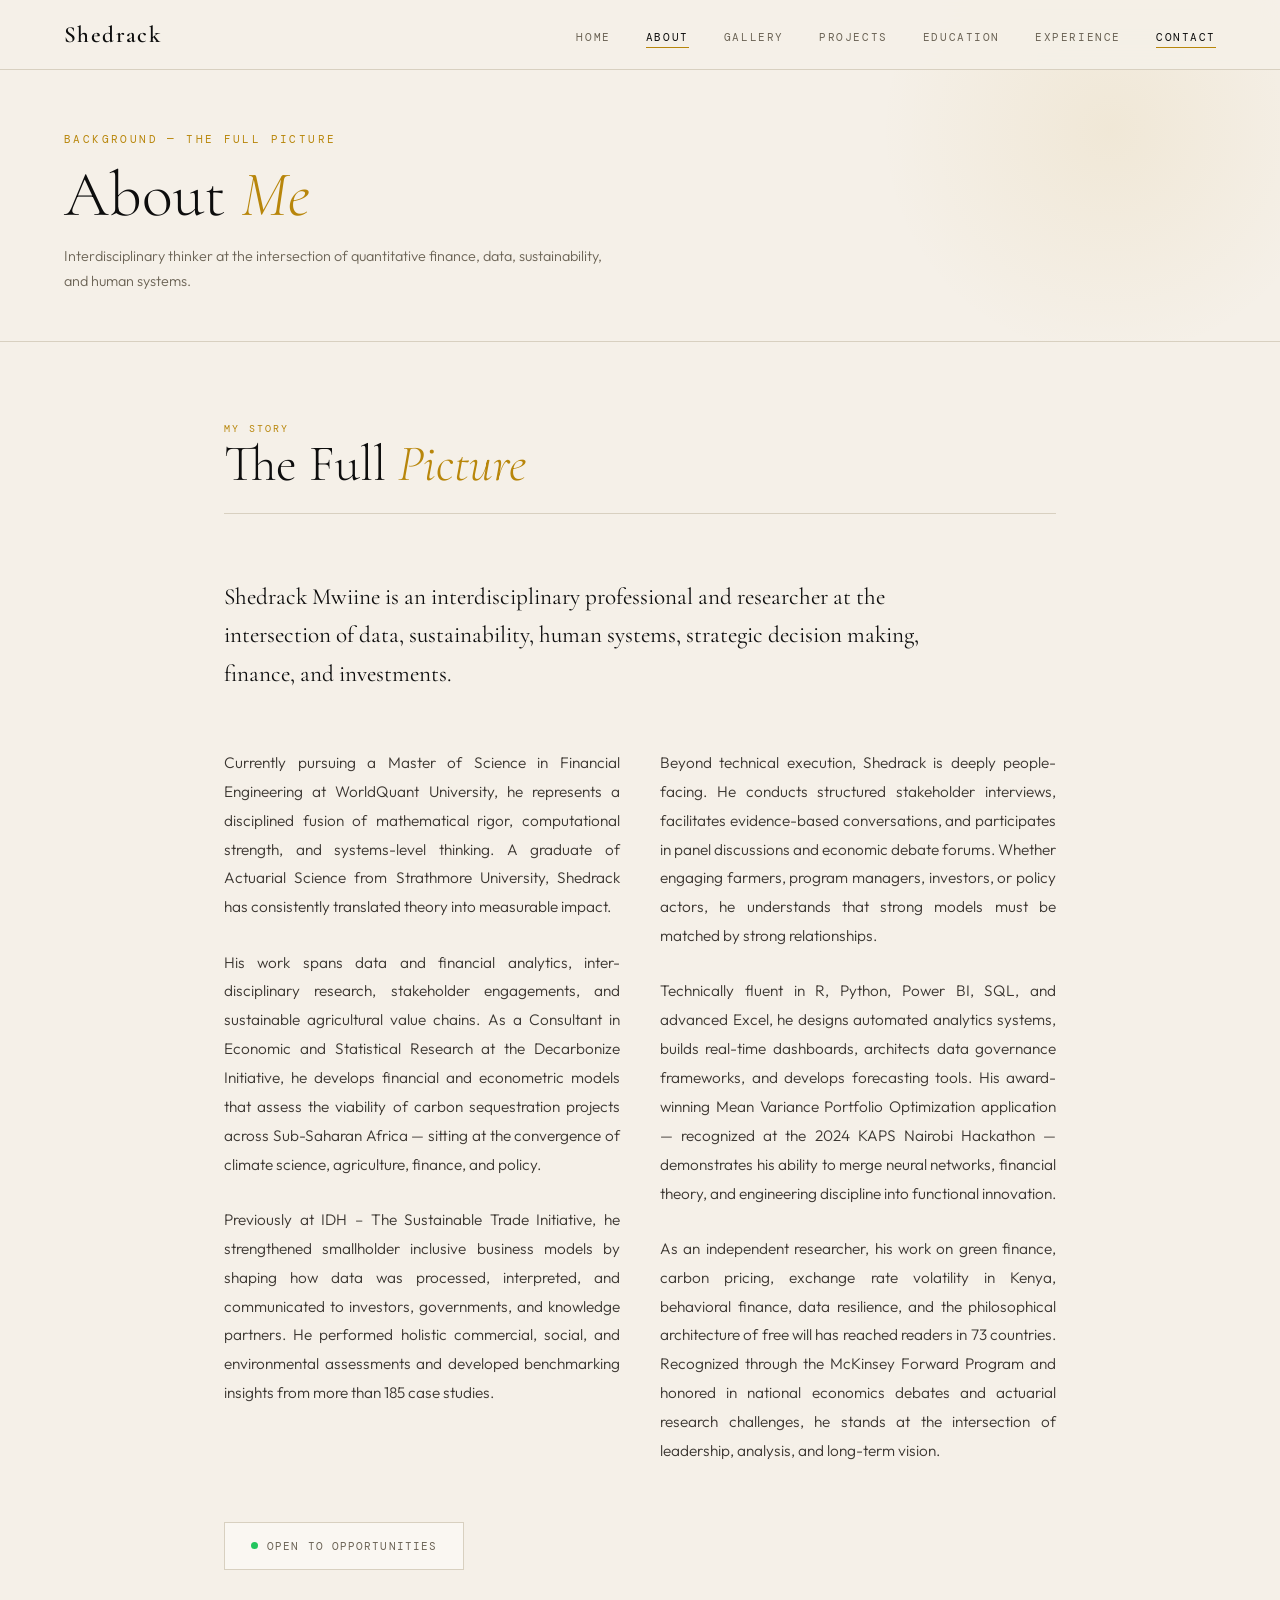
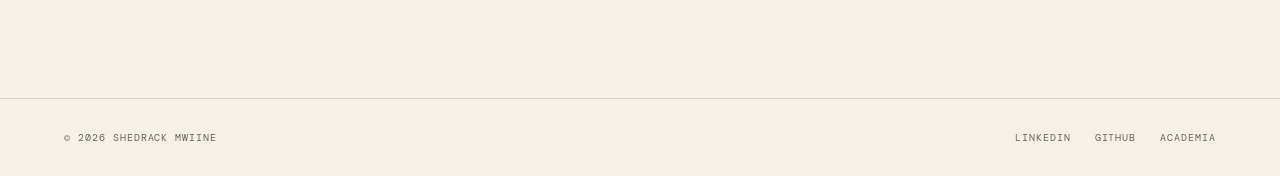
==== commit ab3ef451: "Update about.html" ====
--- a/about.html
+++ b/about.html
@@ -124,11 +124,12 @@
     <nav>
         <ul class="nav-links">
             <li><a href="index.html">Home</a></li>
-            <li><a href="about.html" class="active">About</a></li>
+            <li><a href="about.html">About</a></li>
+            <li><a href="gallery.html">Gallery</a></li>
             <li><a href="projects.html">Projects</a></li>
             <li><a href="education.html">Education</a></li>
             <li><a href="experience.html">Experience</a></li>
-            <li><a href="contact.html">Contact</a></li>
+            <li><a href="contact.html" class="active">Contact</a></li>
         </ul>
     </nav>
     <button class="nav-hamburger" aria-label="Toggle menu" aria-expanded="false">
@@ -139,11 +140,12 @@
 <div class="nav-drawer">
     <ul>
         <li><a href="index.html">Home</a></li>
-        <li><a href="about.html">About</a></li>
-        <li><a href="projects.html">Projects</a></li>
-        <li><a href="education.html">Education</a></li>
-        <li><a href="experience.html">Experience</a></li>
-        <li><a href="contact.html">Contact</a></li>
+            <li><a href="about.html">About</a></li>
+            <li><a href="gallery.html">Gallery</a></li>
+            <li><a href="projects.html">Projects</a></li>
+            <li><a href="education.html">Education</a></li>
+            <li><a href="experience.html">Experience</a></li>
+            <li><a href="contact.html" class="active">Contact</a></li>
     </ul>
 </div>
 
@@ -199,4 +201,4 @@
 
 <script src="script.js"></script>
 </body>
-</html>+</html>
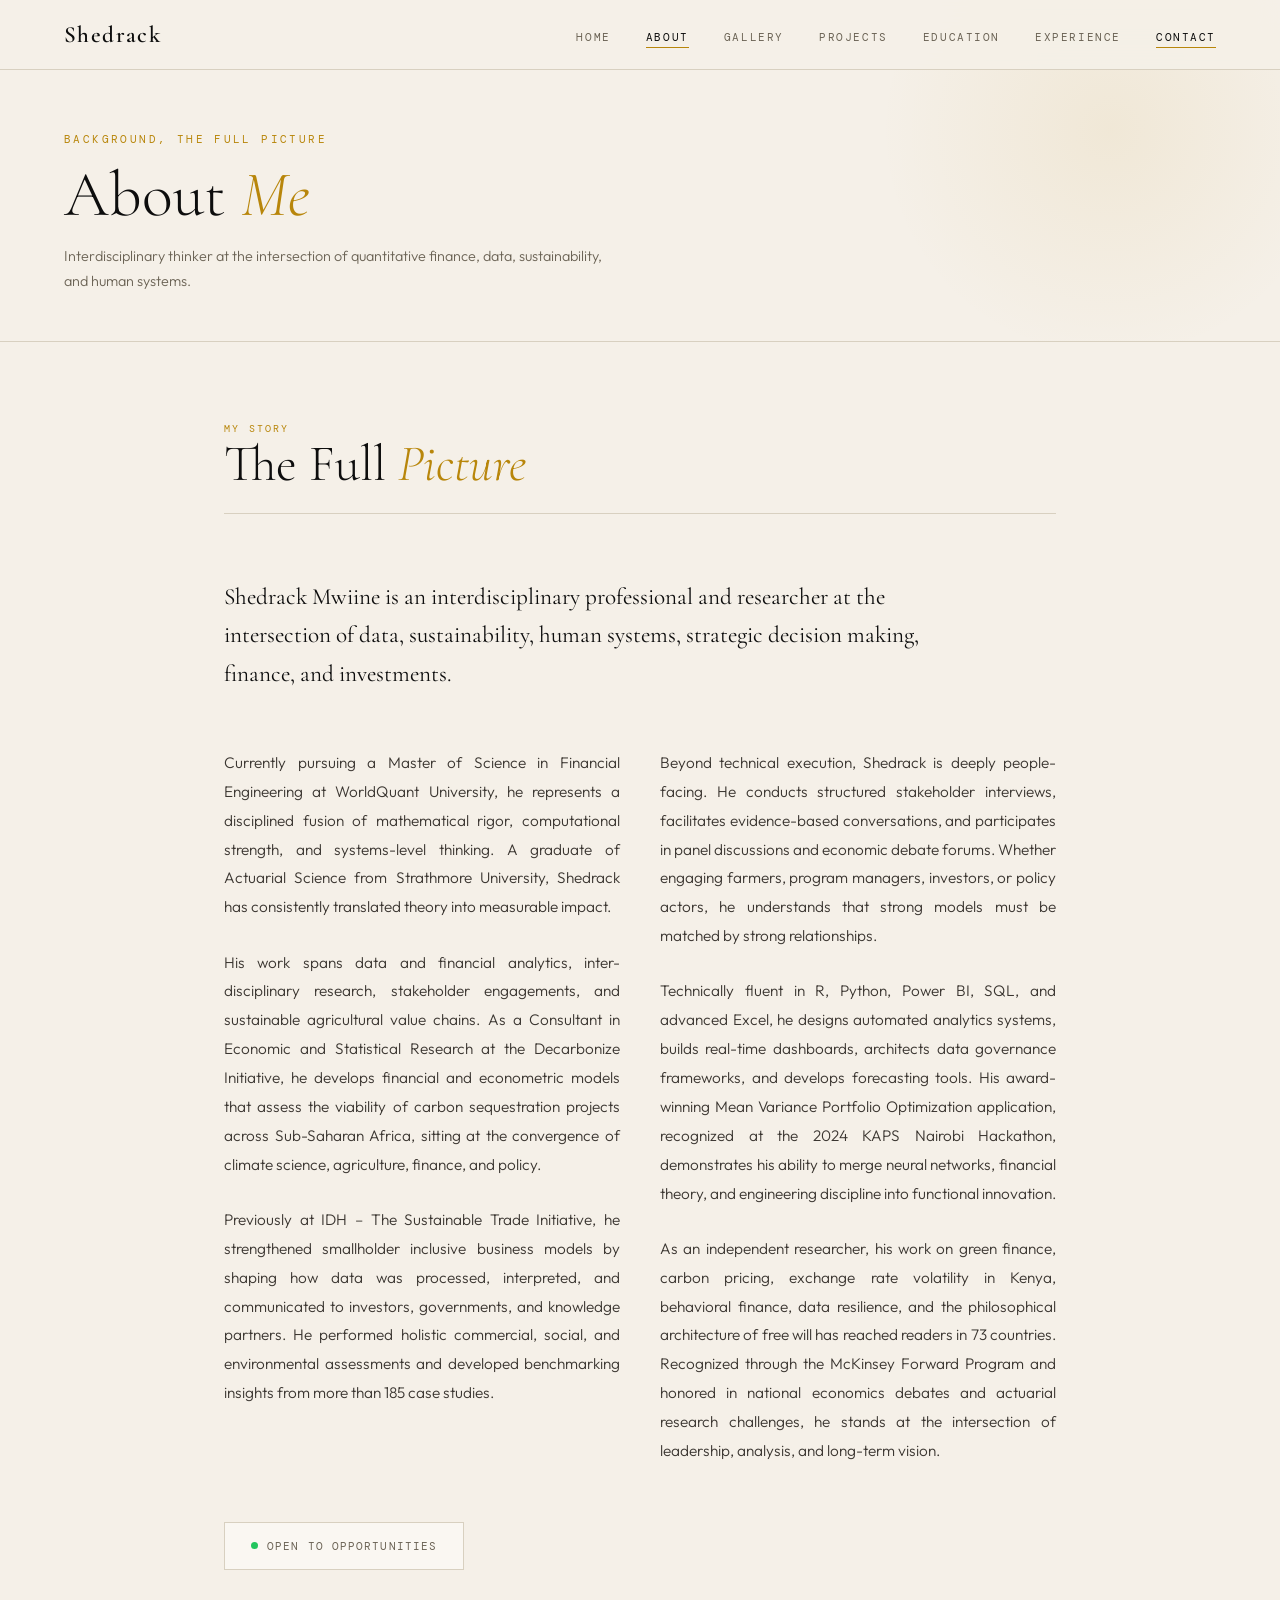
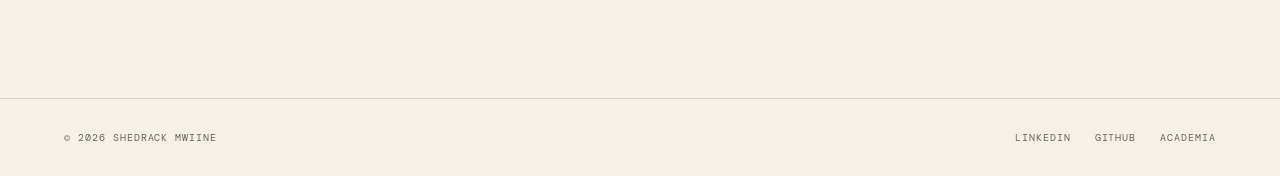
==== commit 5920f586: "Update about.html" ====
--- a/about.html
+++ b/about.html
@@ -151,7 +151,7 @@
 
 <!-- ── PAGE HERO ── -->
 <section class="page-hero reveal">
-    <p class="page-hero-eyebrow">Background — The Full Picture</p>
+    <p class="page-hero-eyebrow">Background, The Full Picture</p>
     <h1 class="page-hero-title">About <em>Me</em></h1>
     <p class="page-hero-sub">Interdisciplinary thinker at the intersection of quantitative finance, data, sustainability, and human systems.</p>
 </section>
@@ -172,13 +172,13 @@
     <div class="about-body">
         <p>Currently pursuing a Master of Science in Financial Engineering at WorldQuant University, he represents a disciplined fusion of mathematical rigor, computational strength, and systems-level thinking. A graduate of Actuarial Science from Strathmore University, Shedrack has consistently translated theory into measurable impact.</p>
 
-        <p>His work spans data and financial analytics, inter-disciplinary research, stakeholder engagements, and sustainable agricultural value chains. As a Consultant in Economic and Statistical Research at the Decarbonize Initiative, he develops financial and econometric models that assess the viability of carbon sequestration projects across Sub-Saharan Africa — sitting at the convergence of climate science, agriculture, finance, and policy.</p>
+        <p>His work spans data and financial analytics, inter-disciplinary research, stakeholder engagements, and sustainable agricultural value chains. As a Consultant in Economic and Statistical Research at the Decarbonize Initiative, he develops financial and econometric models that assess the viability of carbon sequestration projects across Sub-Saharan Africa, sitting at the convergence of climate science, agriculture, finance, and policy.</p>
 
         <p>Previously at IDH – The Sustainable Trade Initiative, he strengthened smallholder inclusive business models by shaping how data was processed, interpreted, and communicated to investors, governments, and knowledge partners. He performed holistic commercial, social, and environmental assessments and developed benchmarking insights from more than 185 case studies.</p>
 
         <p>Beyond technical execution, Shedrack is deeply people-facing. He conducts structured stakeholder interviews, facilitates evidence-based conversations, and participates in panel discussions and economic debate forums. Whether engaging farmers, program managers, investors, or policy actors, he understands that strong models must be matched by strong relationships.</p>
 
-        <p>Technically fluent in R, Python, Power BI, SQL, and advanced Excel, he designs automated analytics systems, builds real-time dashboards, architects data governance frameworks, and develops forecasting tools. His award-winning Mean Variance Portfolio Optimization application — recognized at the 2024 KAPS Nairobi Hackathon — demonstrates his ability to merge neural networks, financial theory, and engineering discipline into functional innovation.</p>
+        <p>Technically fluent in R, Python, Power BI, SQL, and advanced Excel, he designs automated analytics systems, builds real-time dashboards, architects data governance frameworks, and develops forecasting tools. His award-winning Mean Variance Portfolio Optimization application, recognized at the 2024 KAPS Nairobi Hackathon, demonstrates his ability to merge neural networks, financial theory, and engineering discipline into functional innovation.</p>
 
         <p>As an independent researcher, his work on green finance, carbon pricing, exchange rate volatility in Kenya, behavioral finance, data resilience, and the philosophical architecture of free will has reached readers in 73 countries. Recognized through the McKinsey Forward Program and honored in national economics debates and actuarial research challenges, he stands at the intersection of leadership, analysis, and long-term vision.</p>
     </div>
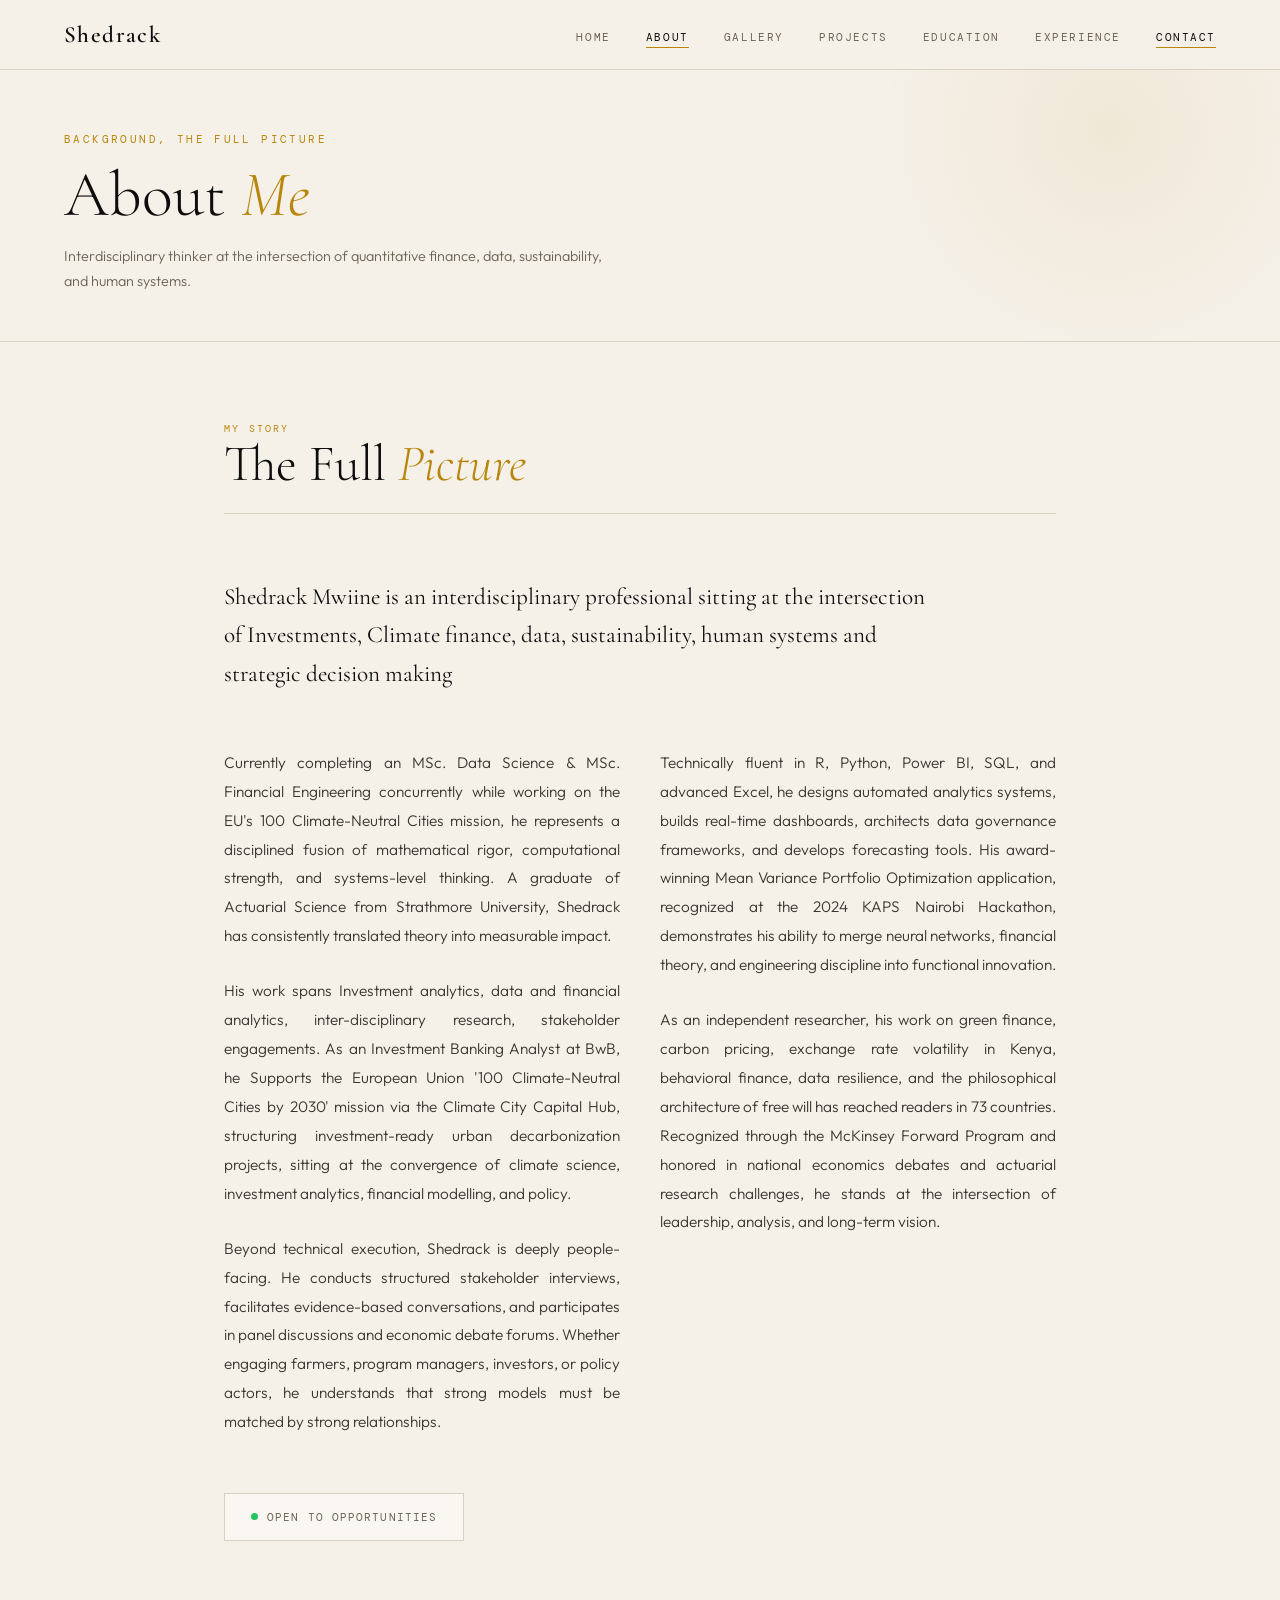
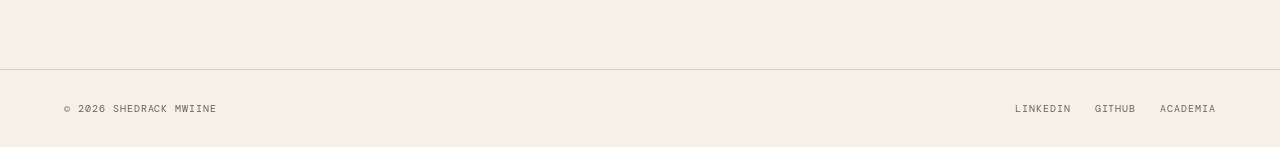
==== commit 2d06e40a: "Update about.html" ====
--- a/about.html
+++ b/about.html
@@ -166,15 +166,13 @@
     </div>
 
     <p class="about-intro">
-        Shedrack Mwiine is an interdisciplinary professional and researcher at the intersection of data, sustainability, human systems, strategic decision making, finance, and investments.
+        Shedrack Mwiine is an interdisciplinary professional sitting at the intersection of Investments, Climate finance, data, sustainability, human systems and strategic decision making
     </p>
 
     <div class="about-body">
-        <p>Currently pursuing a Master of Science in Financial Engineering at WorldQuant University, he represents a disciplined fusion of mathematical rigor, computational strength, and systems-level thinking. A graduate of Actuarial Science from Strathmore University, Shedrack has consistently translated theory into measurable impact.</p>
-
-        <p>His work spans data and financial analytics, inter-disciplinary research, stakeholder engagements, and sustainable agricultural value chains. As a Consultant in Economic and Statistical Research at the Decarbonize Initiative, he develops financial and econometric models that assess the viability of carbon sequestration projects across Sub-Saharan Africa, sitting at the convergence of climate science, agriculture, finance, and policy.</p>
-
-        <p>Previously at IDH – The Sustainable Trade Initiative, he strengthened smallholder inclusive business models by shaping how data was processed, interpreted, and communicated to investors, governments, and knowledge partners. He performed holistic commercial, social, and environmental assessments and developed benchmarking insights from more than 185 case studies.</p>
+        <p>Currently completing an MSc. Data Science & MSc. Financial Engineering concurrently while working on the EU's 100 Climate-Neutral Cities mission, he represents a disciplined fusion of mathematical rigor, computational strength, and systems-level thinking. A graduate of Actuarial Science from Strathmore University, Shedrack has consistently translated theory into measurable impact.</p>
+
+        <p>His work spans Investment analytics, data and financial analytics, inter-disciplinary research, stakeholder engagements. As an Investment Banking Analyst at BwB, he Supports the European Union '100 Climate-Neutral Cities by 2030' mission via the Climate City Capital Hub, structuring investment-ready urban decarbonization projects, sitting at the convergence of climate science, investment analytics, financial modelling, and policy.</p>
 
         <p>Beyond technical execution, Shedrack is deeply people-facing. He conducts structured stakeholder interviews, facilitates evidence-based conversations, and participates in panel discussions and economic debate forums. Whether engaging farmers, program managers, investors, or policy actors, he understands that strong models must be matched by strong relationships.</p>
 
